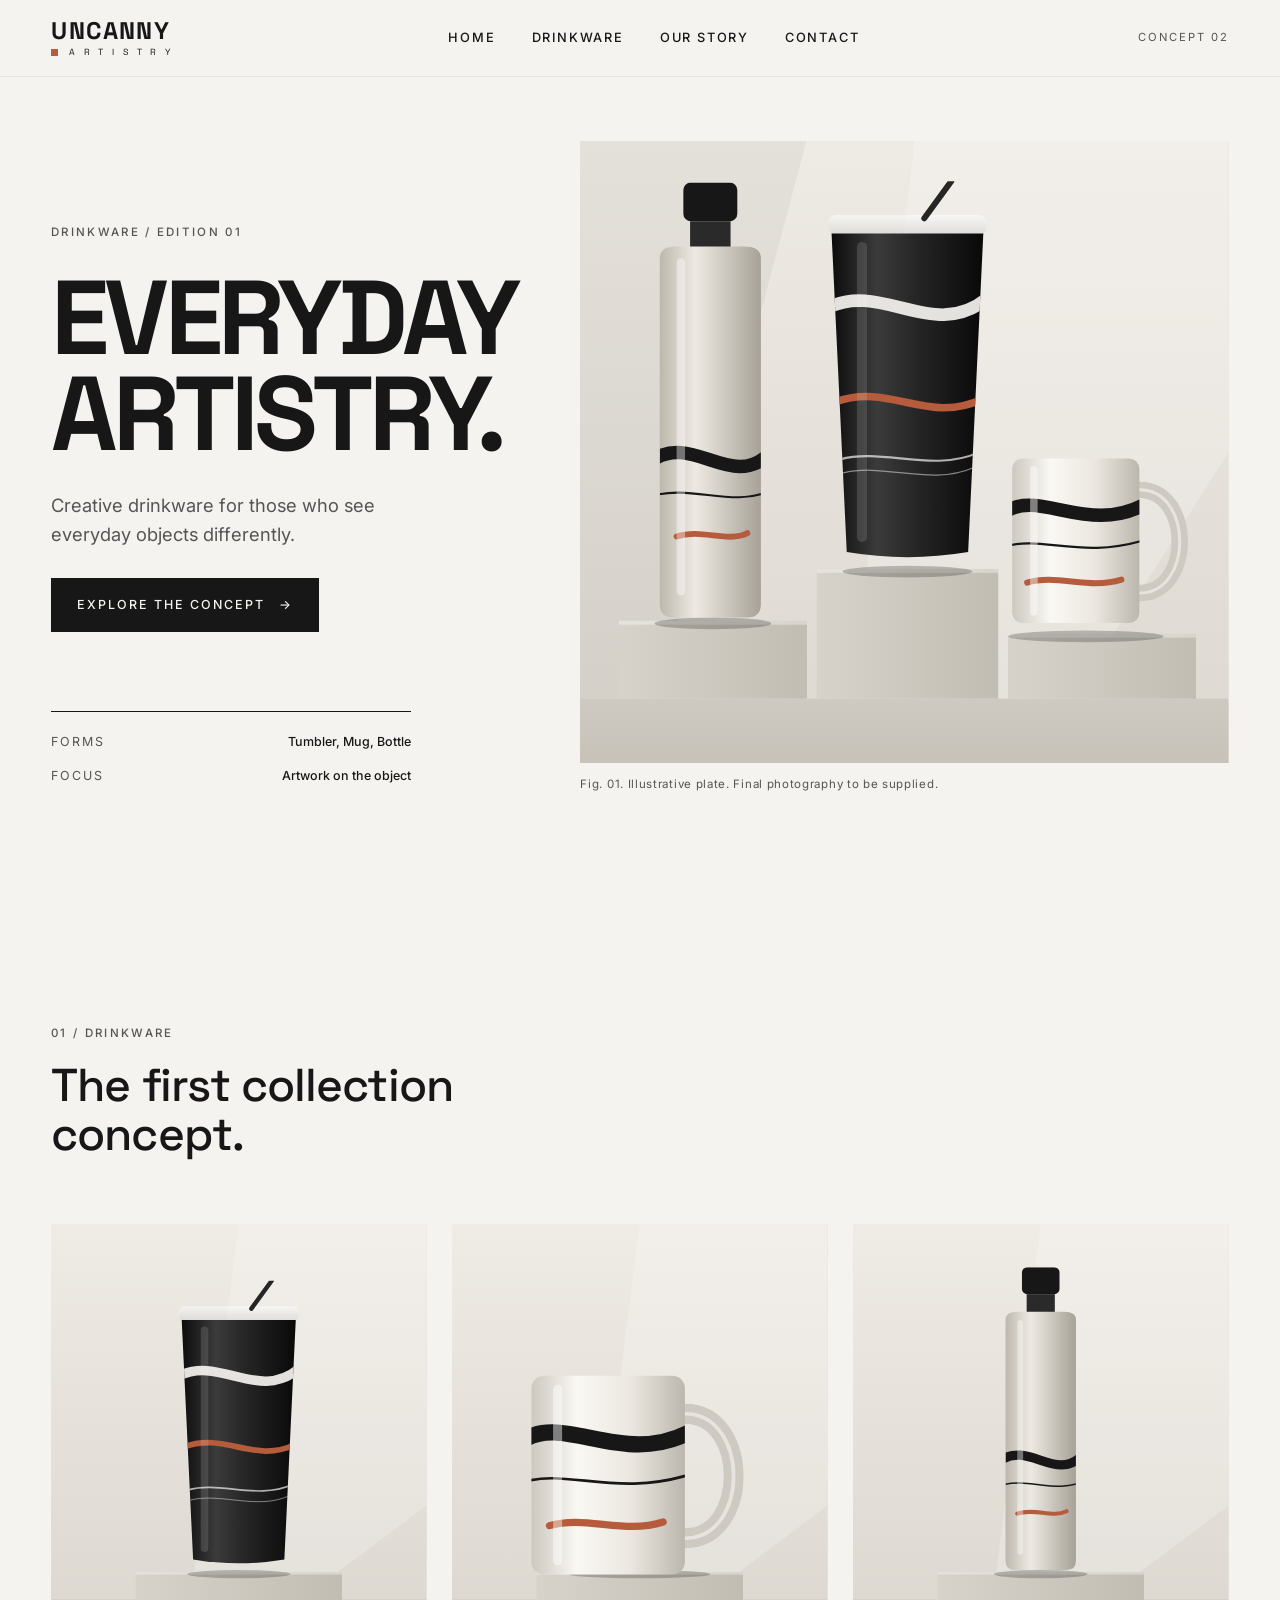
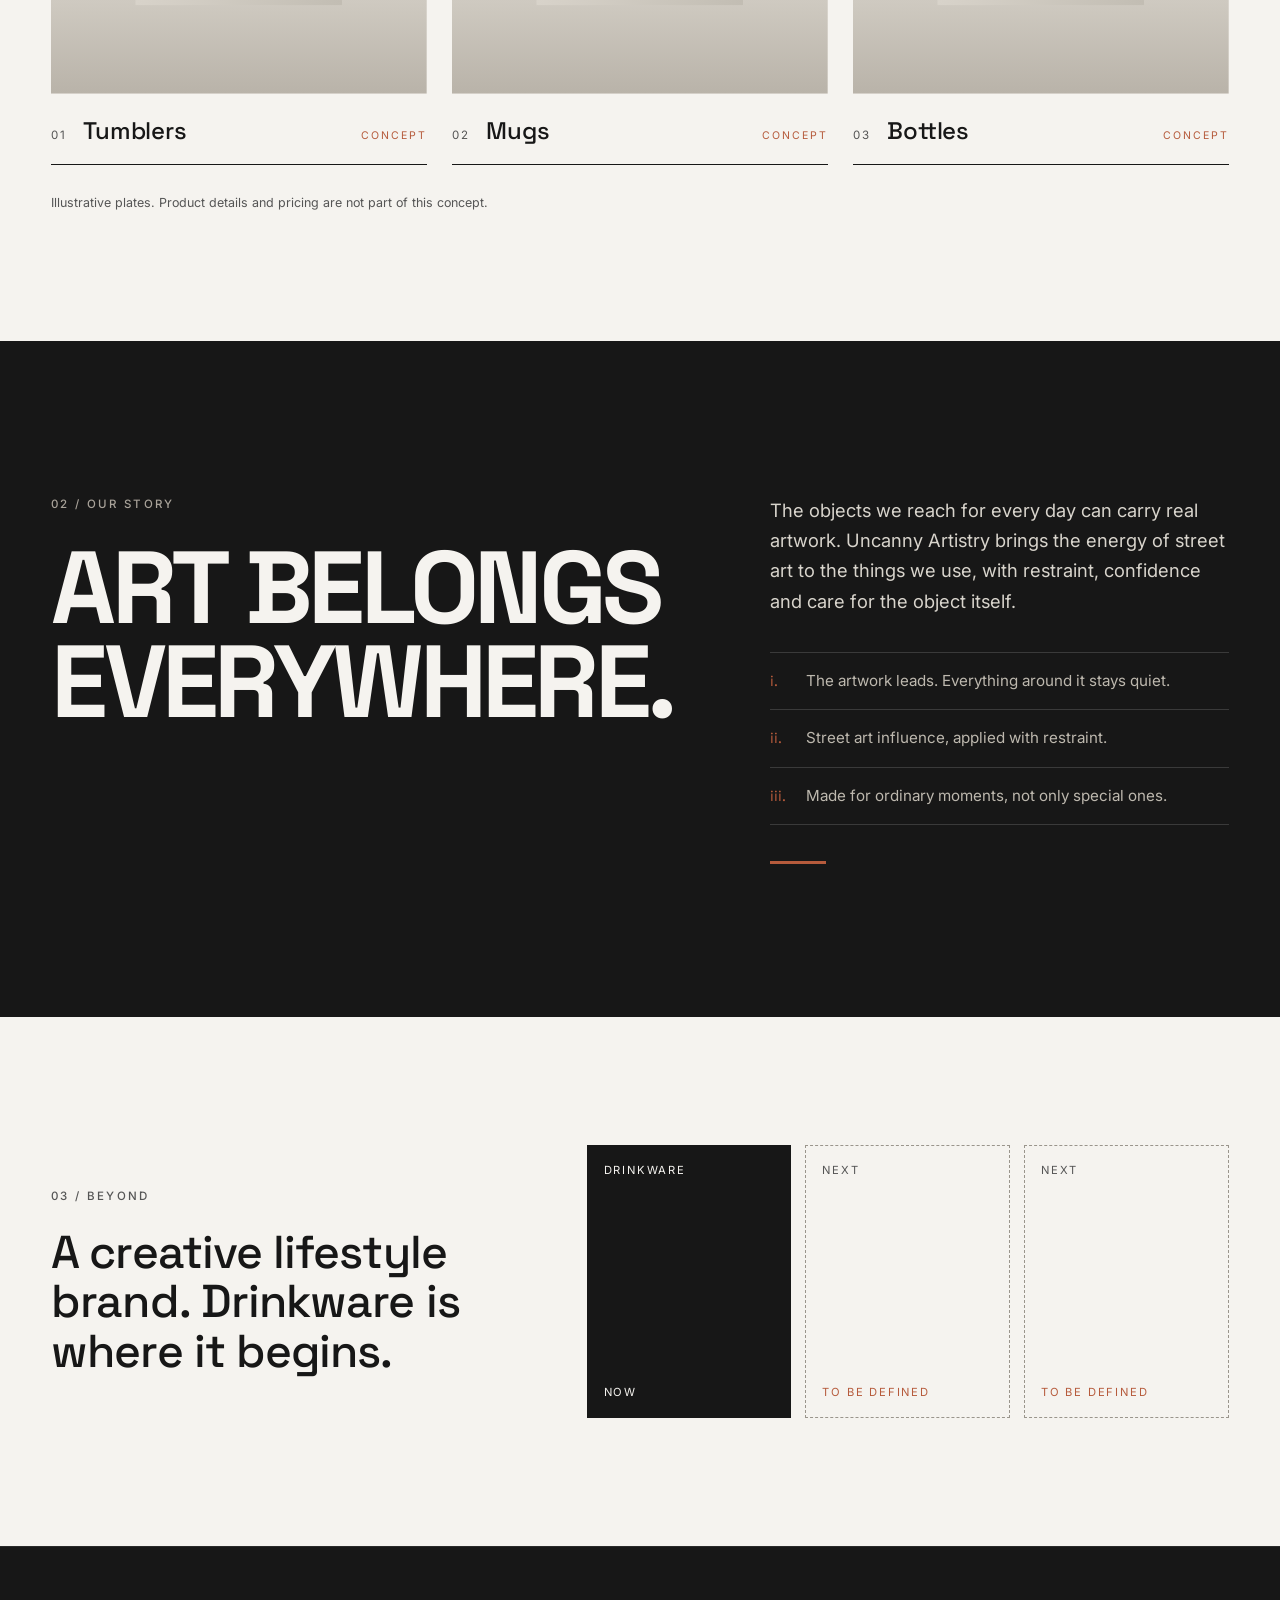
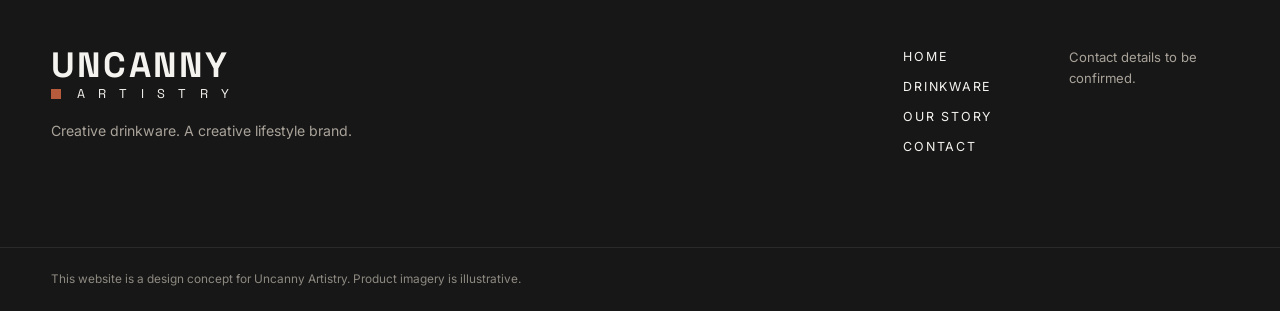
==== index.html @ df71212f "Add files via upload" ====
<!doctype html>
<html lang="en">
<head>
  <meta charset="utf-8">
  <meta name="viewport" content="width=device-width, initial-scale=1">
  <title>Uncanny Artistry | Everyday Artistry</title>
  <meta name="description" content="Uncanny Artistry is a creative lifestyle brand. Concept homepage for creative drinkware, where the artwork leads.">
  <meta name="theme-color" content="#F5F3EF">
  <link rel="icon" href="favicon.svg" type="image/svg+xml">
  <link rel="preconnect" href="https://fonts.googleapis.com">
  <link rel="preconnect" href="https://fonts.gstatic.com" crossorigin>
  <link href="https://fonts.googleapis.com/css2?family=Inter:wght@400;500;600&family=Space+Grotesk:wght@400;500;700&display=swap" rel="stylesheet">
  <link rel="stylesheet" href="styles.css">
</head>
<body>

<!-- Shared illustration sprite: gradients, clip paths and the three drinkware forms -->
<svg width="0" height="0" style="position:absolute" aria-hidden="true" focusable="false">
  <defs>
    <linearGradient id="gWall" x1="0" y1="0" x2="0" y2="1"><stop offset="0" stop-color="#EFEBE5"/><stop offset="1" stop-color="#D9D4CC"/></linearGradient>
    <linearGradient id="gFloor" x1="0" y1="0" x2="0" y2="1"><stop offset="0" stop-color="#CFCAC1"/><stop offset="1" stop-color="#B9B3A9"/></linearGradient>
    <linearGradient id="gBlock" x1="0" y1="0" x2="1" y2="0"><stop offset="0" stop-color="#D8D3CA"/><stop offset="1" stop-color="#C2BDB3"/></linearGradient>
    <linearGradient id="gBlack" x1="0" y1="0" x2="1" y2="0"><stop offset="0" stop-color="#0c0c0c"/><stop offset=".3" stop-color="#3b3b3b"/><stop offset=".55" stop-color="#262626"/><stop offset="1" stop-color="#090909"/></linearGradient>
    <linearGradient id="gCream" x1="0" y1="0" x2="1" y2="0"><stop offset="0" stop-color="#cdc8bf"/><stop offset=".3" stop-color="#faf8f4"/><stop offset=".65" stop-color="#ebe7e0"/><stop offset="1" stop-color="#bcb7ad"/></linearGradient>
    <linearGradient id="gStone" x1="0" y1="0" x2="1" y2="0"><stop offset="0" stop-color="#bdb7ac"/><stop offset=".35" stop-color="#eeeae3"/><stop offset="1" stop-color="#a7a197"/></linearGradient>
    <linearGradient id="gLid" x1="0" y1="0" x2="0" y2="1"><stop offset="0" stop-color="#ffffff"/><stop offset="1" stop-color="#cfcfcf"/></linearGradient>
    <clipPath id="cpTumbler"><path d="M10 62H190L172 440Q100 452 28 440Z"/></clipPath>
    <clipPath id="cpMug"><rect x="10" y="10" width="170" height="220" rx="14"/></clipPath>
    <clipPath id="cpBottle"><path d="M20 90Q20 76 40 76H120Q140 76 140 90V500Q140 516 124 516H36Q20 516 20 500Z"/></clipPath>

    <symbol id="tumbler" viewBox="0 0 200 460">
      <rect x="6" y="40" width="188" height="24" rx="9" fill="url(#gLid)" opacity=".55"/>
      <line x1="120" y1="44" x2="152" y2="0" stroke="#262626" stroke-width="7" stroke-linecap="round"/>
      <path d="M10 62H190L172 440Q100 452 28 440Z" fill="url(#gBlack)"/>
      <g clip-path="url(#cpTumbler)" fill="none" stroke-linecap="round">
        <path d="M6 150C70 118 132 192 196 138" stroke="#F5F3EF" stroke-width="15" opacity=".92"/>
        <path d="M14 262C80 238 124 290 190 258" stroke="#B65B3C" stroke-width="9"/>
        <path d="M20 330C70 316 130 346 184 322" stroke="#F5F3EF" stroke-width="2.5" opacity=".7"/>
        <path d="M24 346C72 334 128 362 178 340" stroke="#F5F3EF" stroke-width="1.5" opacity=".5"/>
      </g>
      <rect x="40" y="72" width="12" height="356" rx="6" fill="#fff" opacity=".13"/>
    </symbol>

    <symbol id="mug" viewBox="0 0 260 240">
      <path d="M180 52C252 52 252 190 180 190" fill="none" stroke="#cfcac1" stroke-width="22" stroke-linecap="round"/>
      <path d="M180 52C252 52 252 190 180 190" fill="none" stroke="#fff" stroke-width="4" opacity=".5" stroke-linecap="round"/>
      <rect x="10" y="10" width="170" height="220" rx="14" fill="url(#gCream)"/>
      <g clip-path="url(#cpMug)" fill="none" stroke-linecap="round">
        <path d="M0 82C46 50 112 114 190 70" stroke="#171717" stroke-width="18"/>
        <path d="M0 128C50 112 104 146 190 118" stroke="#171717" stroke-width="3"/>
        <path d="M30 176C70 164 112 186 156 172" stroke="#B65B3C" stroke-width="8"/>
      </g>
      <rect x="34" y="20" width="10" height="200" rx="5" fill="#fff" opacity=".45"/>
    </symbol>

    <symbol id="bottle" viewBox="0 0 160 520">
      <rect x="48" y="0" width="64" height="46" rx="9" fill="#171717"/>
      <rect x="56" y="46" width="48" height="32" fill="#2a2a2a"/>
      <path d="M20 90Q20 76 40 76H120Q140 76 140 90V500Q140 516 124 516H36Q20 516 20 500Z" fill="url(#gStone)"/>
      <g clip-path="url(#cpBottle)" fill="none" stroke-linecap="round">
        <path d="M10 330C60 296 104 366 150 322" stroke="#171717" stroke-width="16"/>
        <path d="M10 372C58 358 106 386 150 366" stroke="#171717" stroke-width="2.5"/>
        <path d="M40 420C70 410 100 428 124 416" stroke="#B65B3C" stroke-width="7"/>
      </g>
      <rect x="40" y="90" width="10" height="400" rx="5" fill="#fff" opacity=".4"/>
    </symbol>
  </defs>
</svg>

<a class="skip" href="#main">Skip to content</a>

<header class="site-header" id="top">
  <div class="wrap header__inner">
    <a class="wordmark" href="#top" aria-label="Uncanny Artistry, home">
      <span class="wordmark__a">UNCANNY</span>
      <span class="wordmark__b" aria-hidden="true"><i></i><span>A</span><span>R</span><span>T</span><span>I</span><span>S</span><span>T</span><span>R</span><span>Y</span></span>
    </a>

    <nav class="nav" id="nav" aria-label="Primary">
      <a href="#top">Home</a>
      <a href="#drinkware">Drinkware</a>
      <a href="#story">Our Story</a>
      <a href="#contact">Contact</a>
    </nav>

    <span class="header__meta">Concept 02</span>

    <button class="menu-btn" id="menuBtn" aria-expanded="false" aria-controls="nav" aria-label="Open menu">
      <span></span><span></span>
    </button>
  </div>
</header>

<main id="main">

  <!-- HERO -->
  <section class="hero wrap">
    <div class="hero__copy">
      <p class="eyebrow reveal">Drinkware / Edition 01</p>
      <h1 class="hero__title reveal">Everyday<br>Artistry.</h1>
      <p class="hero__lead reveal">Creative drinkware for those who see everyday objects differently.</p>
      <a class="btn reveal" href="#drinkware">Explore the Concept <span aria-hidden="true">&rarr;</span></a>

      <dl class="hero__meta reveal">
        <div><dt>Forms</dt><dd>Tumbler, Mug, Bottle</dd></div>
        <div><dt>Focus</dt><dd>Artwork on the object</dd></div>
      </dl>
    </div>

    <figure class="hero__figure reveal">
      <div class="plate plate--hero">
        <svg viewBox="0 40 1000 960" preserveAspectRatio="xMidYMid slice" role="img" aria-label="Illustrative studio scene with a bottle, a tumbler and a mug on concrete blocks">
          <rect width="1000" height="1200" fill="url(#gWall)"/>
          <polygon points="520,0 1000,0 1000,520 760,900 420,900" fill="#fff" opacity=".22"/>
          <polygon points="0,0 360,0 120,900 0,900" fill="#000" opacity=".045"/>
          <rect y="900" width="1000" height="300" fill="url(#gFloor)"/>
          <rect x="60" y="780" width="290" height="120" fill="url(#gBlock)"/>
          <rect x="365" y="700" width="280" height="200" fill="url(#gBlock)"/>
          <rect x="660" y="800" width="290" height="100" fill="url(#gBlock)"/>
          <rect x="60" y="780" width="290" height="6" fill="#fff" opacity=".35"/>
          <rect x="365" y="700" width="280" height="6" fill="#fff" opacity=".35"/>
          <rect x="660" y="800" width="290" height="6" fill="#fff" opacity=".35"/>
          <ellipse cx="205" cy="784" rx="90" ry="9" fill="#000" opacity=".22"/>
          <ellipse cx="505" cy="704" rx="100" ry="9" fill="#000" opacity=".22"/>
          <ellipse cx="780" cy="804" rx="120" ry="9" fill="#000" opacity=".22"/>
          <use href="#bottle" x="97" y="104" width="208" height="676"/>
          <use href="#tumbler" x="375" y="102" width="260" height="598"/>
          <use href="#mug" x="655" y="518" width="300" height="277"/>
        </svg>
        <img class="slot" src="images/hero.jpg" alt="Studio photograph of Uncanny Artistry drinkware on concrete blocks" loading="eager" onerror="this.remove()">
      </div>
      <figcaption>Fig. 01. Illustrative plate. Final photography to be supplied.</figcaption>
    </figure>
  </section>

  <!-- FEATURED DRINKWARE -->
  <section class="section wrap" id="drinkware">
    <div class="section__head">
      <p class="eyebrow">01 / Drinkware</p>
      <h2 class="h2 reveal">The first collection concept.</h2>
    </div>

    <div class="cards">
      <article class="card reveal">
        <div class="plate plate--card">
          <svg viewBox="0 0 800 1000" preserveAspectRatio="xMidYMid slice" role="img" aria-label="Illustrative tumbler on a concrete block">
            <rect width="800" height="1000" fill="url(#gWall)"/>
            <polygon points="400,0 800,0 800,600 560,780 300,780" fill="#fff" opacity=".2"/>
            <rect y="800" width="800" height="200" fill="url(#gFloor)"/>
            <rect x="180" y="742" width="440" height="70" fill="url(#gBlock)"/>
            <rect x="180" y="742" width="440" height="5" fill="#fff" opacity=".35"/>
            <ellipse cx="400" cy="746" rx="110" ry="9" fill="#000" opacity=".22"/>
            <use href="#tumbler" x="265" y="121" width="270" height="621"/>
          </svg>
          <img class="slot" src="images/tumbler.jpg" alt="Uncanny Artistry tumbler with street art inspired artwork" loading="lazy" onerror="this.remove()">
        </div>
        <div class="card__meta">
          <span class="card__no">01</span>
          <h3>Tumblers</h3>
          <span class="card__tag">Concept</span>
        </div>
      </article>

      <article class="card reveal">
        <div class="plate plate--card">
          <svg viewBox="0 0 800 1000" preserveAspectRatio="xMidYMid slice" role="img" aria-label="Illustrative mug on a concrete block">
            <rect width="800" height="1000" fill="url(#gWall)"/>
            <polygon points="400,0 800,0 800,600 560,780 300,780" fill="#fff" opacity=".2"/>
            <rect y="800" width="800" height="200" fill="url(#gFloor)"/>
            <rect x="180" y="742" width="440" height="70" fill="url(#gBlock)"/>
            <rect x="180" y="742" width="440" height="5" fill="#fff" opacity=".35"/>
            <ellipse cx="400" cy="746" rx="150" ry="9" fill="#000" opacity=".22"/>
            <use href="#mug" x="150" y="304" width="500" height="462"/>
          </svg>
          <img class="slot" src="images/mug.jpg" alt="Uncanny Artistry mug with street art inspired artwork" loading="lazy" onerror="this.remove()">
        </div>
        <div class="card__meta">
          <span class="card__no">02</span>
          <h3>Mugs</h3>
          <span class="card__tag">Concept</span>
        </div>
      </article>

      <article class="card reveal">
        <div class="plate plate--card">
          <svg viewBox="0 0 800 1000" preserveAspectRatio="xMidYMid slice" role="img" aria-label="Illustrative bottle on a concrete block">
            <rect width="800" height="1000" fill="url(#gWall)"/>
            <polygon points="400,0 800,0 800,600 560,780 300,780" fill="#fff" opacity=".2"/>
            <rect y="800" width="800" height="200" fill="url(#gFloor)"/>
            <rect x="180" y="742" width="440" height="70" fill="url(#gBlock)"/>
            <rect x="180" y="742" width="440" height="5" fill="#fff" opacity=".35"/>
            <ellipse cx="400" cy="746" rx="100" ry="9" fill="#000" opacity=".22"/>
            <use href="#bottle" x="300" y="92" width="200" height="650"/>
          </svg>
          <img class="slot" src="images/bottle.jpg" alt="Uncanny Artistry bottle with street art inspired artwork" loading="lazy" onerror="this.remove()">
        </div>
        <div class="card__meta">
          <span class="card__no">03</span>
          <h3>Bottles</h3>
          <span class="card__tag">Concept</span>
        </div>
      </article>
    </div>
    <p class="note">Illustrative plates. Product details and pricing are not part of this concept.</p>
  </section>

  <!-- PHILOSOPHY -->
  <section class="philosophy" id="story">
    <div class="wrap philosophy__grid">
      <div>
        <p class="eyebrow eyebrow--light">02 / Our Story</p>
        <h2 class="philosophy__title reveal">Art belongs<br>everywhere.</h2>
      </div>
      <div class="philosophy__body reveal">
        <p class="philosophy__lead">The objects we reach for every day can carry real artwork. Uncanny Artistry brings the energy of street art to the things we use, with restraint, confidence and care for the object itself.</p>
        <ul class="principles">
          <li><span>i.</span> The artwork leads. Everything around it stays quiet.</li>
          <li><span>ii.</span> Street art influence, applied with restraint.</li>
          <li><span>iii.</span> Made for ordinary moments, not only special ones.</li>
        </ul>
        <div class="philosophy__rule" aria-hidden="true"></div>
      </div>
    </div>
  </section>

  <!-- FUTURE EXPANSION -->
  <section class="section wrap future" id="future">
    <div class="future__text">
      <p class="eyebrow">03 / Beyond</p>
      <h2 class="h2 reveal">A creative lifestyle brand. Drinkware is where it begins.</h2>
    </div>
    <div class="future__frames reveal" aria-hidden="true">
      <div><span>Drinkware</span><em>Now</em></div>
      <div><span>Next</span><em>To be defined</em></div>
      <div><span>Next</span><em>To be defined</em></div>
    </div>
  </section>
</main>

<footer class="footer" id="contact">
  <div class="wrap footer__grid">
    <div>
      <a class="wordmark wordmark--light" href="#top" aria-label="Uncanny Artistry, back to top">
        <span class="wordmark__a">UNCANNY</span>
        <span class="wordmark__b" aria-hidden="true"><i></i><span>A</span><span>R</span><span>T</span><span>I</span><span>S</span><span>T</span><span>R</span><span>Y</span></span>
      </a>
      <p class="footer__line">Creative drinkware. A creative lifestyle brand.</p>
    </div>
    <nav class="footer__nav" aria-label="Footer">
      <a href="#top">Home</a>
      <a href="#drinkware">Drinkware</a>
      <a href="#story">Our Story</a>
      <a href="#contact">Contact</a>
    </nav>
    <p class="footer__contact">Contact details to be confirmed.</p>
  </div>
  <div class="wrap footer__legal">
    <p>This website is a design concept for Uncanny Artistry. Product imagery is illustrative.</p>
  </div>
</footer>

<script src="script.js"></script>
</body>
</html>
---- styles.css ----
:root{
  --paper:#F5F3EF;
  --ink:#171717;
  --stone:#E8E5E0;
  --char:#555555;
  --rust:#B65B3C;
  --gutter:clamp(20px,4vw,56px);
  --max:1360px;
  --head:"Space Grotesk","Helvetica Neue",Arial,sans-serif;
  --body:"Inter","Helvetica Neue",Arial,sans-serif;
}
*{box-sizing:border-box;margin:0;padding:0}
html{scroll-behavior:smooth;scroll-padding-top:84px}
body{background:var(--paper);color:var(--ink);font-family:var(--body);font-size:16px;line-height:1.6;-webkit-font-smoothing:antialiased;text-rendering:optimizeLegibility}
img,svg{display:block;max-width:100%}
a{color:inherit;text-decoration:none}
ul{list-style:none}
:focus-visible{outline:2px solid var(--rust);outline-offset:3px}
.wrap{width:100%;max-width:var(--max);margin-inline:auto;padding-inline:var(--gutter)}
.skip{position:absolute;left:-999px;top:8px;background:var(--ink);color:var(--paper);padding:10px 14px;z-index:100}
.skip:focus{left:8px}

/* Header */
.site-header{position:sticky;top:0;z-index:50;background:rgba(245,243,239,.9);backdrop-filter:blur(10px);border-bottom:1px solid var(--stone)}
.header__inner{display:grid;grid-template-columns:auto 1fr auto;align-items:center;gap:32px;height:76px}
.nav{display:flex;gap:36px;justify-self:center}
.nav a{font-size:.8rem;letter-spacing:.14em;text-transform:uppercase;font-weight:500;position:relative;padding:6px 0}
.nav a::after{content:"";position:absolute;left:0;bottom:0;height:1px;width:100%;background:var(--ink);transform:scaleX(0);transform-origin:left;transition:transform .35s ease}
.nav a:hover::after{transform:scaleX(1)}
.header__meta{font-size:.7rem;letter-spacing:.18em;text-transform:uppercase;color:var(--char)}
.menu-btn{display:none;background:none;border:0;width:44px;height:44px;cursor:pointer;position:relative}
.menu-btn span{position:absolute;left:10px;right:10px;height:1.5px;background:var(--ink);transition:transform .3s,top .3s}
.menu-btn span:first-child{top:18px}
.menu-btn span:last-child{top:26px}
.menu-btn[aria-expanded="true"] span:first-child{top:22px;transform:rotate(45deg)}
.menu-btn[aria-expanded="true"] span:last-child{top:22px;transform:rotate(-45deg)}

/* Wordmark */
.wordmark{display:inline-flex;flex-direction:column;gap:5px;line-height:1;width:max-content}
.wordmark__a{font-family:var(--head);font-weight:700;font-size:1.5rem;letter-spacing:.06em}
.wordmark__b{display:flex;justify-content:space-between;align-items:center;font-family:var(--head);font-weight:400;font-size:.56rem;letter-spacing:0}
.wordmark__b i{display:block;width:7px;height:7px;background:var(--rust);margin-right:2px}
.wordmark--light{color:var(--paper)}
.wordmark--light .wordmark__a{font-size:2.2rem}
.wordmark--light .wordmark__b{font-size:.8rem}
.wordmark--light .wordmark__b i{width:10px;height:10px}

/* Shared */
.eyebrow{font-size:.72rem;letter-spacing:.2em;text-transform:uppercase;color:var(--char);font-weight:500}
.eyebrow--light{color:#a9a39a}
.h2{font-family:var(--head);font-weight:500;font-size:clamp(1.9rem,3.6vw,3.2rem);line-height:1.08;letter-spacing:-.02em;max-width:18ch}
.btn{display:inline-flex;align-items:center;gap:14px;background:var(--ink);color:var(--paper);padding:17px 26px;font-size:.78rem;letter-spacing:.16em;text-transform:uppercase;font-weight:500;transition:background .3s,gap .3s}
.btn:hover{background:var(--rust);gap:22px}
.section{padding-block:clamp(72px,10vw,150px)}
.section__head{display:grid;gap:18px;margin-bottom:clamp(36px,5vw,72px)}
.note{margin-top:28px;font-size:.78rem;color:var(--char)}

/* Plates (image slots) */
.plate{position:relative;overflow:hidden;background:var(--stone)}
.plate svg,.plate .slot{width:100%;height:100%}
.plate .slot{position:absolute;inset:0;object-fit:cover}
.plate--hero{aspect-ratio:1000/960}
.plate--card{aspect-ratio:4/5}

/* Hero */
.hero{display:grid;grid-template-columns:4.6fr 7.4fr;gap:clamp(28px,5vw,80px);align-items:end;padding-top:clamp(36px,5vw,72px);padding-bottom:clamp(56px,8vw,110px)}
.hero__copy{display:flex;flex-direction:column;align-items:flex-start;gap:28px;padding-bottom:8px}
.hero__title{font-family:var(--head);font-weight:700;font-size:clamp(3.2rem,8.2vw,8rem);line-height:.92;letter-spacing:-.045em;text-transform:uppercase}
.hero__lead{max-width:30ch;font-size:1.15rem;color:var(--char)}
.hero__meta{display:grid;gap:14px;margin-top:clamp(20px,4vw,56px);padding-top:20px;border-top:1px solid var(--ink);width:100%;max-width:360px}
.hero__meta div{display:flex;justify-content:space-between;gap:16px;font-size:.78rem}
.hero__meta dt{letter-spacing:.16em;text-transform:uppercase;color:var(--char)}
.hero__meta dd{font-weight:500;text-align:right}
.hero__figure figcaption{margin-top:12px;font-size:.72rem;letter-spacing:.06em;color:var(--char)}

/* Cards */
.cards{display:grid;grid-template-columns:repeat(3,1fr);gap:clamp(14px,2vw,28px)}
.card .plate{transition:filter .5s}
.card .plate svg,.card .plate .slot{transition:transform .8s cubic-bezier(.2,.7,.2,1)}
.card:hover .plate svg,.card:hover .plate .slot{transform:scale(1.04)}
.card__meta{display:grid;grid-template-columns:auto 1fr auto;align-items:baseline;gap:16px;padding-top:18px;border-bottom:1px solid var(--ink);padding-bottom:14px}
.card__no{font-size:.72rem;letter-spacing:.18em;color:var(--char)}
.card h3{font-family:var(--head);font-weight:500;font-size:1.5rem;letter-spacing:-.01em}
.card__tag{font-size:.66rem;letter-spacing:.18em;text-transform:uppercase;color:var(--rust)}

/* Philosophy */
.philosophy{background:var(--ink);color:var(--paper);padding-block:clamp(80px,12vw,180px)}
.philosophy__grid{display:grid;grid-template-columns:7fr 5fr;gap:clamp(32px,6vw,100px);align-items:start}
.philosophy__title{margin-top:28px;font-family:var(--head);font-weight:700;font-size:clamp(3rem,8vw,7.6rem);line-height:.92;letter-spacing:-.045em;text-transform:uppercase}
.philosophy__lead{font-size:1.15rem;line-height:1.65;color:#d8d4cc}
.principles{margin-top:36px;display:grid}
.principles li{display:grid;grid-template-columns:36px 1fr;padding:16px 0;border-top:1px solid #3a3a3a;font-size:.95rem;color:#bdb8ae}
.principles li:last-child{border-bottom:1px solid #3a3a3a}
.principles span{color:var(--rust);font-family:var(--head)}
.philosophy__rule{width:56px;height:3px;background:var(--rust);margin-top:36px}

/* Future */
.future>*{min-width:0}
.future__frames div{min-width:0}
.future{display:grid;grid-template-columns:5fr 7fr;gap:clamp(28px,6vw,100px);align-items:center}
.future__text{display:grid;gap:22px}
.future__frames{display:grid;grid-template-columns:repeat(3,1fr);gap:14px}
.future__frames div{aspect-ratio:3/4;border:1px solid var(--ink);padding:16px;display:flex;flex-direction:column;justify-content:space-between;font-size:.7rem;letter-spacing:.16em;text-transform:uppercase}
.future__frames div:first-child{background:var(--ink);color:var(--paper)}
.future__frames div:not(:first-child){border-style:dashed;border-color:#9a958c;color:var(--char)}
.future__frames em{font-style:normal;color:var(--rust)}
.future__frames div:first-child em{color:var(--paper)}

/* Footer */
.footer{background:var(--ink);color:var(--paper);padding-top:clamp(56px,8vw,100px);border-top:1px solid #2a2a2a}
.footer__grid{display:grid;grid-template-columns:1fr auto auto;gap:clamp(28px,6vw,100px);align-items:start}
.footer__line{margin-top:20px;font-size:.88rem;color:#a9a39a}
.footer__nav{display:grid;gap:10px;font-size:.78rem;letter-spacing:.14em;text-transform:uppercase}
.footer__nav a{transition:color .25s}
.footer__nav a:hover{color:var(--rust)}
.footer__contact{font-size:.82rem;color:#a9a39a;max-width:20ch}
.footer__legal{margin-top:clamp(48px,7vw,90px);padding-block:22px;border-top:1px solid #2a2a2a;font-size:.74rem;color:#8e8a82}

/* Reveal */
.reveal{opacity:0;transform:translateY(22px);transition:opacity .9s ease,transform .9s cubic-bezier(.2,.7,.2,1)}
.reveal.is-in{opacity:1;transform:none}
.no-js .reveal{opacity:1;transform:none}
@media (prefers-reduced-motion:reduce){
  html{scroll-behavior:auto}
  .reveal{opacity:1;transform:none;transition:none}
  .card .plate svg,.card .plate .slot{transition:none}
}

/* Tablet */
@media (max-width:1000px){
  .hero{grid-template-columns:1fr;align-items:start}
  .hero__copy{order:1}
  .hero__figure{order:2}
  .philosophy__grid,.future{grid-template-columns:1fr}
  .cards{grid-template-columns:repeat(3,1fr)}
}

/* Mobile */
@media (max-width:760px){
  .header__inner{grid-template-columns:1fr auto;height:68px}
  .header__meta{display:none}
  .menu-btn{display:block}
  .nav{position:fixed;inset:68px 0 auto 0;background:var(--paper);flex-direction:column;gap:0;padding:8px var(--gutter) 24px;border-bottom:1px solid var(--stone);transform:translateY(-120%);transition:transform .4s cubic-bezier(.2,.7,.2,1);justify-self:stretch;z-index:-1}
  .nav.is-open{transform:none}
  .nav a{padding:18px 0;font-size:.9rem;border-bottom:1px solid var(--stone)}
  .nav a::after{display:none}
  .cards{grid-template-columns:1fr;gap:36px}
  .plate--card{aspect-ratio:1/1.05}
  .footer__grid{grid-template-columns:1fr}
  .future__frames{gap:8px}
  .future__frames div{padding:12px;font-size:.6rem;letter-spacing:.1em}
  .hero__title{font-size:clamp(3rem,15vw,4.6rem)}
}
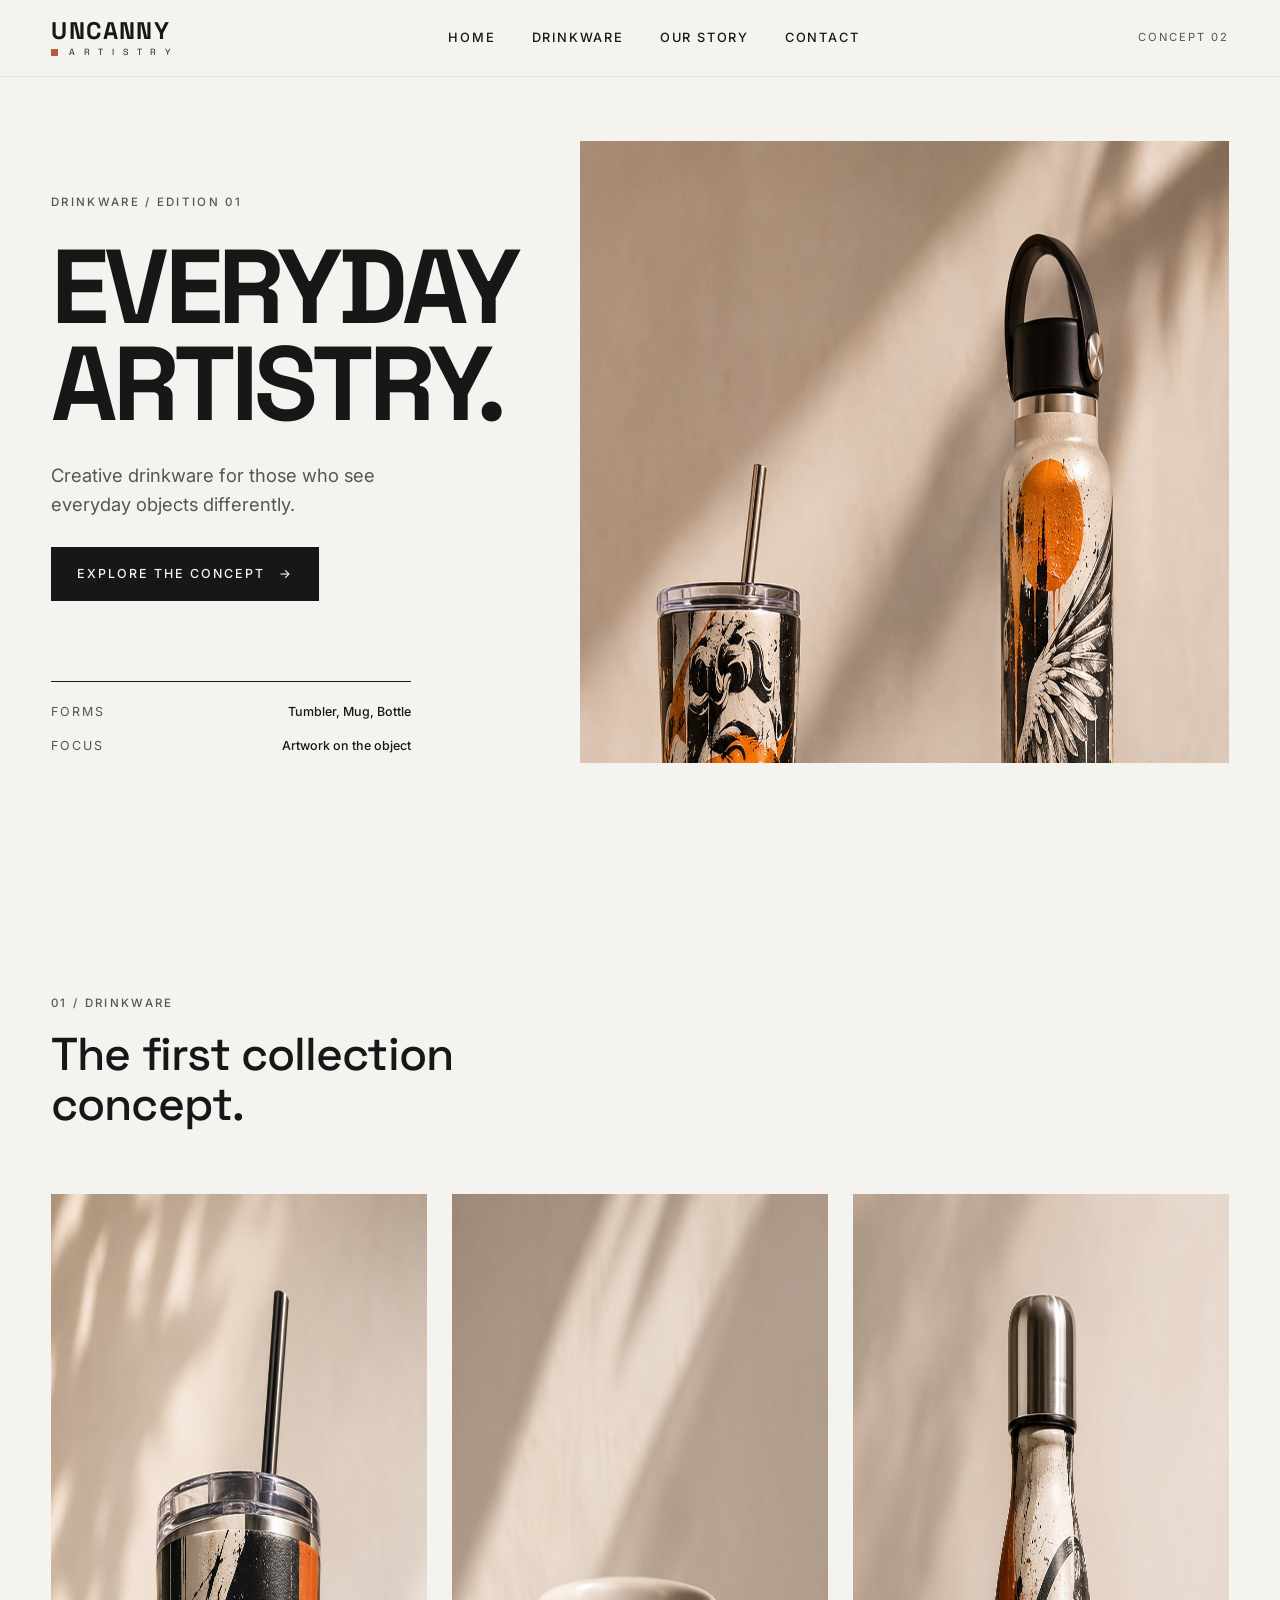
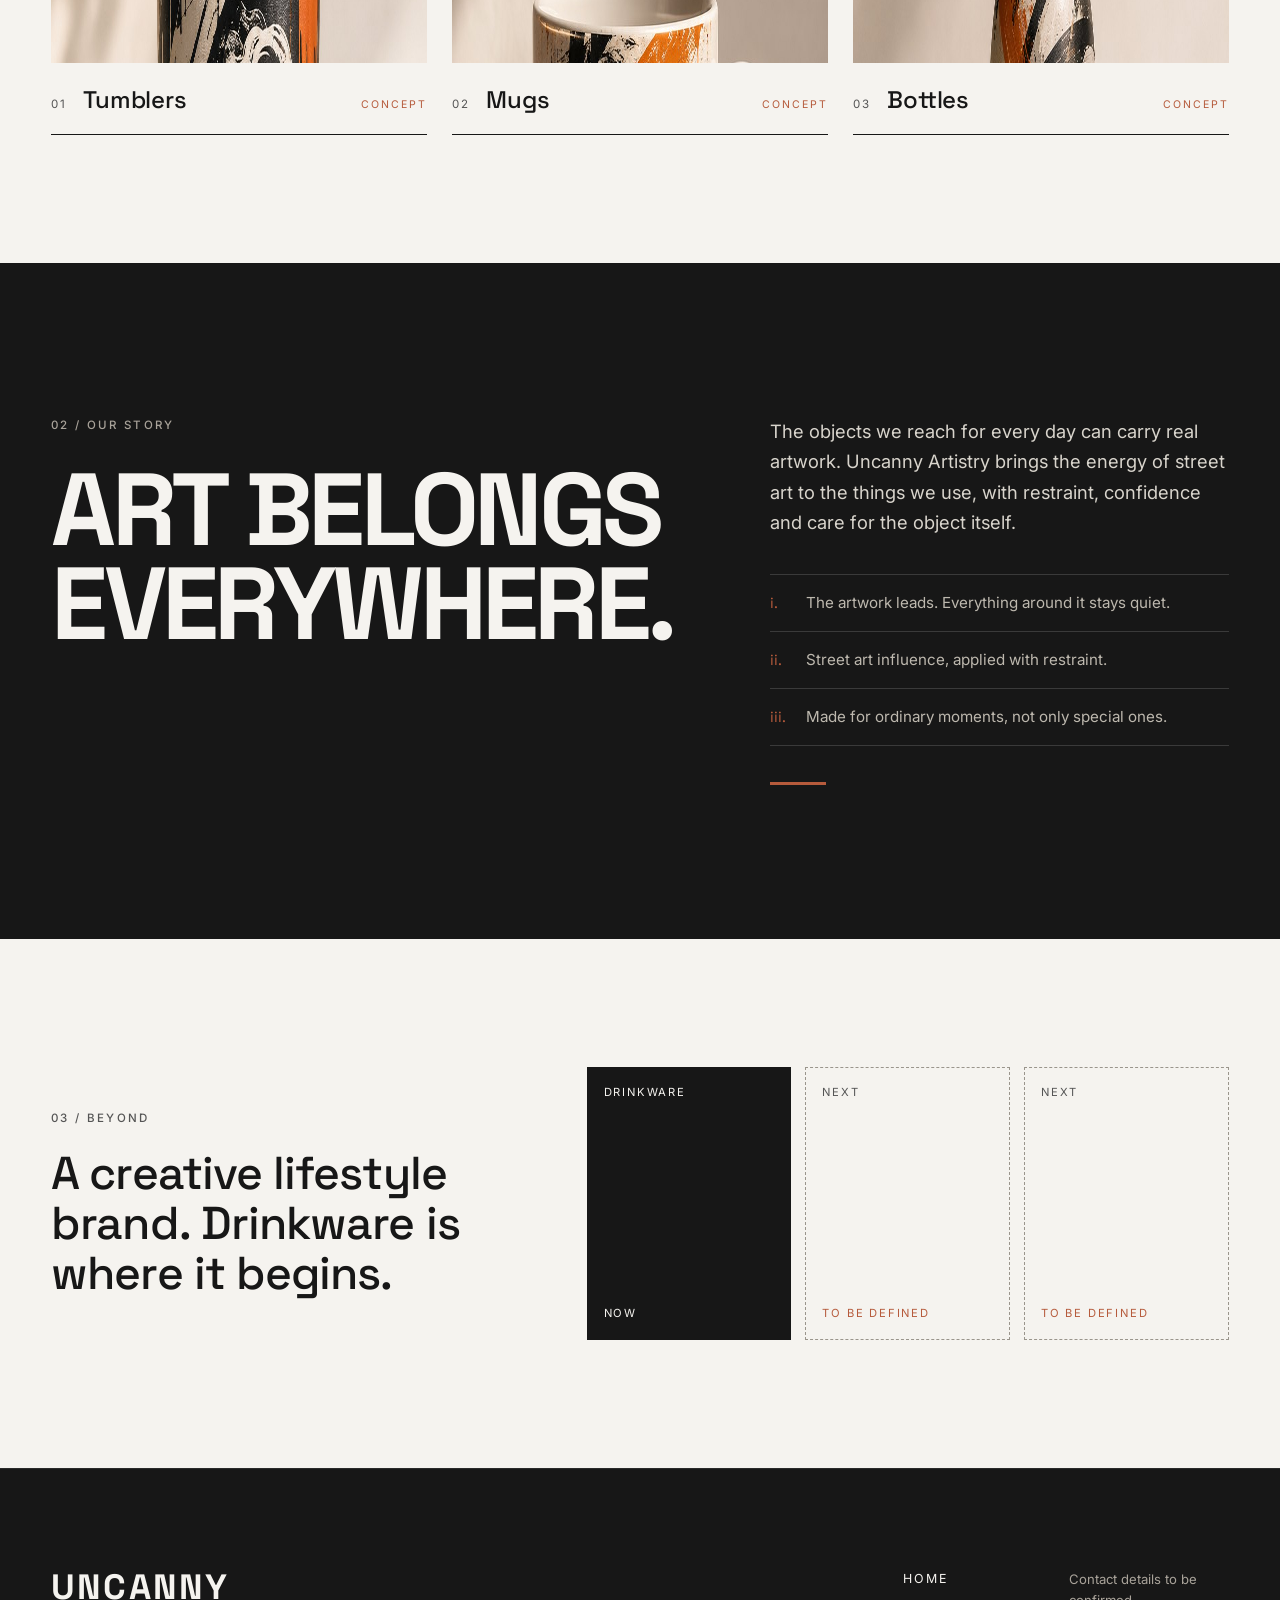
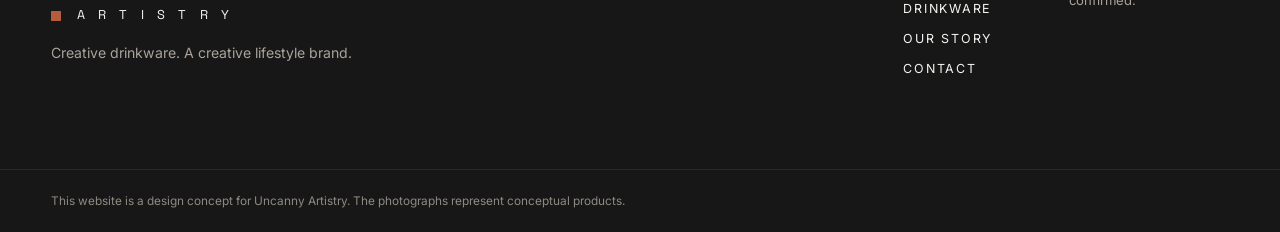
==== commit bff4c6f4: "Update image sources and footer text Updated image sources for hero, tumbler, mug, and bottle sectio" ====
--- a/index.html
+++ b/index.html
@@ -13,59 +13,6 @@
   <link rel="stylesheet" href="styles.css">
 </head>
 <body>
-
-<!-- Shared illustration sprite: gradients, clip paths and the three drinkware forms -->
-<svg width="0" height="0" style="position:absolute" aria-hidden="true" focusable="false">
-  <defs>
-    <linearGradient id="gWall" x1="0" y1="0" x2="0" y2="1"><stop offset="0" stop-color="#EFEBE5"/><stop offset="1" stop-color="#D9D4CC"/></linearGradient>
-    <linearGradient id="gFloor" x1="0" y1="0" x2="0" y2="1"><stop offset="0" stop-color="#CFCAC1"/><stop offset="1" stop-color="#B9B3A9"/></linearGradient>
-    <linearGradient id="gBlock" x1="0" y1="0" x2="1" y2="0"><stop offset="0" stop-color="#D8D3CA"/><stop offset="1" stop-color="#C2BDB3"/></linearGradient>
-    <linearGradient id="gBlack" x1="0" y1="0" x2="1" y2="0"><stop offset="0" stop-color="#0c0c0c"/><stop offset=".3" stop-color="#3b3b3b"/><stop offset=".55" stop-color="#262626"/><stop offset="1" stop-color="#090909"/></linearGradient>
-    <linearGradient id="gCream" x1="0" y1="0" x2="1" y2="0"><stop offset="0" stop-color="#cdc8bf"/><stop offset=".3" stop-color="#faf8f4"/><stop offset=".65" stop-color="#ebe7e0"/><stop offset="1" stop-color="#bcb7ad"/></linearGradient>
-    <linearGradient id="gStone" x1="0" y1="0" x2="1" y2="0"><stop offset="0" stop-color="#bdb7ac"/><stop offset=".35" stop-color="#eeeae3"/><stop offset="1" stop-color="#a7a197"/></linearGradient>
-    <linearGradient id="gLid" x1="0" y1="0" x2="0" y2="1"><stop offset="0" stop-color="#ffffff"/><stop offset="1" stop-color="#cfcfcf"/></linearGradient>
-    <clipPath id="cpTumbler"><path d="M10 62H190L172 440Q100 452 28 440Z"/></clipPath>
-    <clipPath id="cpMug"><rect x="10" y="10" width="170" height="220" rx="14"/></clipPath>
-    <clipPath id="cpBottle"><path d="M20 90Q20 76 40 76H120Q140 76 140 90V500Q140 516 124 516H36Q20 516 20 500Z"/></clipPath>
-
-    <symbol id="tumbler" viewBox="0 0 200 460">
-      <rect x="6" y="40" width="188" height="24" rx="9" fill="url(#gLid)" opacity=".55"/>
-      <line x1="120" y1="44" x2="152" y2="0" stroke="#262626" stroke-width="7" stroke-linecap="round"/>
-      <path d="M10 62H190L172 440Q100 452 28 440Z" fill="url(#gBlack)"/>
-      <g clip-path="url(#cpTumbler)" fill="none" stroke-linecap="round">
-        <path d="M6 150C70 118 132 192 196 138" stroke="#F5F3EF" stroke-width="15" opacity=".92"/>
-        <path d="M14 262C80 238 124 290 190 258" stroke="#B65B3C" stroke-width="9"/>
-        <path d="M20 330C70 316 130 346 184 322" stroke="#F5F3EF" stroke-width="2.5" opacity=".7"/>
-        <path d="M24 346C72 334 128 362 178 340" stroke="#F5F3EF" stroke-width="1.5" opacity=".5"/>
-      </g>
-      <rect x="40" y="72" width="12" height="356" rx="6" fill="#fff" opacity=".13"/>
-    </symbol>
-
-    <symbol id="mug" viewBox="0 0 260 240">
-      <path d="M180 52C252 52 252 190 180 190" fill="none" stroke="#cfcac1" stroke-width="22" stroke-linecap="round"/>
-      <path d="M180 52C252 52 252 190 180 190" fill="none" stroke="#fff" stroke-width="4" opacity=".5" stroke-linecap="round"/>
-      <rect x="10" y="10" width="170" height="220" rx="14" fill="url(#gCream)"/>
-      <g clip-path="url(#cpMug)" fill="none" stroke-linecap="round">
-        <path d="M0 82C46 50 112 114 190 70" stroke="#171717" stroke-width="18"/>
-        <path d="M0 128C50 112 104 146 190 118" stroke="#171717" stroke-width="3"/>
-        <path d="M30 176C70 164 112 186 156 172" stroke="#B65B3C" stroke-width="8"/>
-      </g>
-      <rect x="34" y="20" width="10" height="200" rx="5" fill="#fff" opacity=".45"/>
-    </symbol>
-
-    <symbol id="bottle" viewBox="0 0 160 520">
-      <rect x="48" y="0" width="64" height="46" rx="9" fill="#171717"/>
-      <rect x="56" y="46" width="48" height="32" fill="#2a2a2a"/>
-      <path d="M20 90Q20 76 40 76H120Q140 76 140 90V500Q140 516 124 516H36Q20 516 20 500Z" fill="url(#gStone)"/>
-      <g clip-path="url(#cpBottle)" fill="none" stroke-linecap="round">
-        <path d="M10 330C60 296 104 366 150 322" stroke="#171717" stroke-width="16"/>
-        <path d="M10 372C58 358 106 386 150 366" stroke="#171717" stroke-width="2.5"/>
-        <path d="M40 420C70 410 100 428 124 416" stroke="#B65B3C" stroke-width="7"/>
-      </g>
-      <rect x="40" y="90" width="10" height="400" rx="5" fill="#fff" opacity=".4"/>
-    </symbol>
-  </defs>
-</svg>
 
 <a class="skip" href="#main">Skip to content</a>
 
@@ -109,27 +56,8 @@
 
     <figure class="hero__figure reveal">
       <div class="plate plate--hero">
-        <svg viewBox="0 40 1000 960" preserveAspectRatio="xMidYMid slice" role="img" aria-label="Illustrative studio scene with a bottle, a tumbler and a mug on concrete blocks">
-          <rect width="1000" height="1200" fill="url(#gWall)"/>
-          <polygon points="520,0 1000,0 1000,520 760,900 420,900" fill="#fff" opacity=".22"/>
-          <polygon points="0,0 360,0 120,900 0,900" fill="#000" opacity=".045"/>
-          <rect y="900" width="1000" height="300" fill="url(#gFloor)"/>
-          <rect x="60" y="780" width="290" height="120" fill="url(#gBlock)"/>
-          <rect x="365" y="700" width="280" height="200" fill="url(#gBlock)"/>
-          <rect x="660" y="800" width="290" height="100" fill="url(#gBlock)"/>
-          <rect x="60" y="780" width="290" height="6" fill="#fff" opacity=".35"/>
-          <rect x="365" y="700" width="280" height="6" fill="#fff" opacity=".35"/>
-          <rect x="660" y="800" width="290" height="6" fill="#fff" opacity=".35"/>
-          <ellipse cx="205" cy="784" rx="90" ry="9" fill="#000" opacity=".22"/>
-          <ellipse cx="505" cy="704" rx="100" ry="9" fill="#000" opacity=".22"/>
-          <ellipse cx="780" cy="804" rx="120" ry="9" fill="#000" opacity=".22"/>
-          <use href="#bottle" x="97" y="104" width="208" height="676"/>
-          <use href="#tumbler" x="375" y="102" width="260" height="598"/>
-          <use href="#mug" x="655" y="518" width="300" height="277"/>
-        </svg>
-        <img class="slot" src="images/hero.jpg" alt="Studio photograph of Uncanny Artistry drinkware on concrete blocks" loading="eager" onerror="this.remove()">
+        <img src="images/hero.jpg?v=2" alt="Tumbler, mug and bottle with street art inspired artwork on concrete blocks in soft studio light" width="1214" height="1295" fetchpriority="high" decoding="async">
       </div>
-      <figcaption>Fig. 01. Illustrative plate. Final photography to be supplied.</figcaption>
     </figure>
   </section>
 
@@ -143,16 +71,7 @@
     <div class="cards">
       <article class="card reveal">
         <div class="plate plate--card">
-          <svg viewBox="0 0 800 1000" preserveAspectRatio="xMidYMid slice" role="img" aria-label="Illustrative tumbler on a concrete block">
-            <rect width="800" height="1000" fill="url(#gWall)"/>
-            <polygon points="400,0 800,0 800,600 560,780 300,780" fill="#fff" opacity=".2"/>
-            <rect y="800" width="800" height="200" fill="url(#gFloor)"/>
-            <rect x="180" y="742" width="440" height="70" fill="url(#gBlock)"/>
-            <rect x="180" y="742" width="440" height="5" fill="#fff" opacity=".35"/>
-            <ellipse cx="400" cy="746" rx="110" ry="9" fill="#000" opacity=".22"/>
-            <use href="#tumbler" x="265" y="121" width="270" height="621"/>
-          </svg>
-          <img class="slot" src="images/tumbler.jpg" alt="Uncanny Artistry tumbler with street art inspired artwork" loading="lazy" onerror="this.remove()">
+          <img src="images/tumbler.jpg?v=2" alt="Tumbler with street art inspired artwork on a concrete block" width="1086" height="1448" loading="lazy" decoding="async">
         </div>
         <div class="card__meta">
           <span class="card__no">01</span>
@@ -163,16 +82,7 @@
 
       <article class="card reveal">
         <div class="plate plate--card">
-          <svg viewBox="0 0 800 1000" preserveAspectRatio="xMidYMid slice" role="img" aria-label="Illustrative mug on a concrete block">
-            <rect width="800" height="1000" fill="url(#gWall)"/>
-            <polygon points="400,0 800,0 800,600 560,780 300,780" fill="#fff" opacity=".2"/>
-            <rect y="800" width="800" height="200" fill="url(#gFloor)"/>
-            <rect x="180" y="742" width="440" height="70" fill="url(#gBlock)"/>
-            <rect x="180" y="742" width="440" height="5" fill="#fff" opacity=".35"/>
-            <ellipse cx="400" cy="746" rx="150" ry="9" fill="#000" opacity=".22"/>
-            <use href="#mug" x="150" y="304" width="500" height="462"/>
-          </svg>
-          <img class="slot" src="images/mug.jpg" alt="Uncanny Artistry mug with street art inspired artwork" loading="lazy" onerror="this.remove()">
+          <img src="images/mug.jpg?v=2" alt="Mug with street art inspired artwork on a concrete block" width="1122" height="1402" loading="lazy" decoding="async">
         </div>
         <div class="card__meta">
           <span class="card__no">02</span>
@@ -183,16 +93,7 @@
 
       <article class="card reveal">
         <div class="plate plate--card">
-          <svg viewBox="0 0 800 1000" preserveAspectRatio="xMidYMid slice" role="img" aria-label="Illustrative bottle on a concrete block">
-            <rect width="800" height="1000" fill="url(#gWall)"/>
-            <polygon points="400,0 800,0 800,600 560,780 300,780" fill="#fff" opacity=".2"/>
-            <rect y="800" width="800" height="200" fill="url(#gFloor)"/>
-            <rect x="180" y="742" width="440" height="70" fill="url(#gBlock)"/>
-            <rect x="180" y="742" width="440" height="5" fill="#fff" opacity=".35"/>
-            <ellipse cx="400" cy="746" rx="100" ry="9" fill="#000" opacity=".22"/>
-            <use href="#bottle" x="300" y="92" width="200" height="650"/>
-          </svg>
-          <img class="slot" src="images/bottle.jpg" alt="Uncanny Artistry bottle with street art inspired artwork" loading="lazy" onerror="this.remove()">
+          <img src="images/bottle.jpg?v=2" alt="Bottle with street art inspired artwork on a concrete block" width="1086" height="1448" loading="lazy" decoding="async">
         </div>
         <div class="card__meta">
           <span class="card__no">03</span>
@@ -201,7 +102,6 @@
         </div>
       </article>
     </div>
-    <p class="note">Illustrative plates. Product details and pricing are not part of this concept.</p>
   </section>
 
   <!-- PHILOSOPHY -->
@@ -255,7 +155,7 @@
     <p class="footer__contact">Contact details to be confirmed.</p>
   </div>
   <div class="wrap footer__legal">
-    <p>This website is a design concept for Uncanny Artistry. Product imagery is illustrative.</p>
+    <p>This website is a design concept for Uncanny Artistry. The photographs represent conceptual products.</p>
   </div>
 </footer>
 
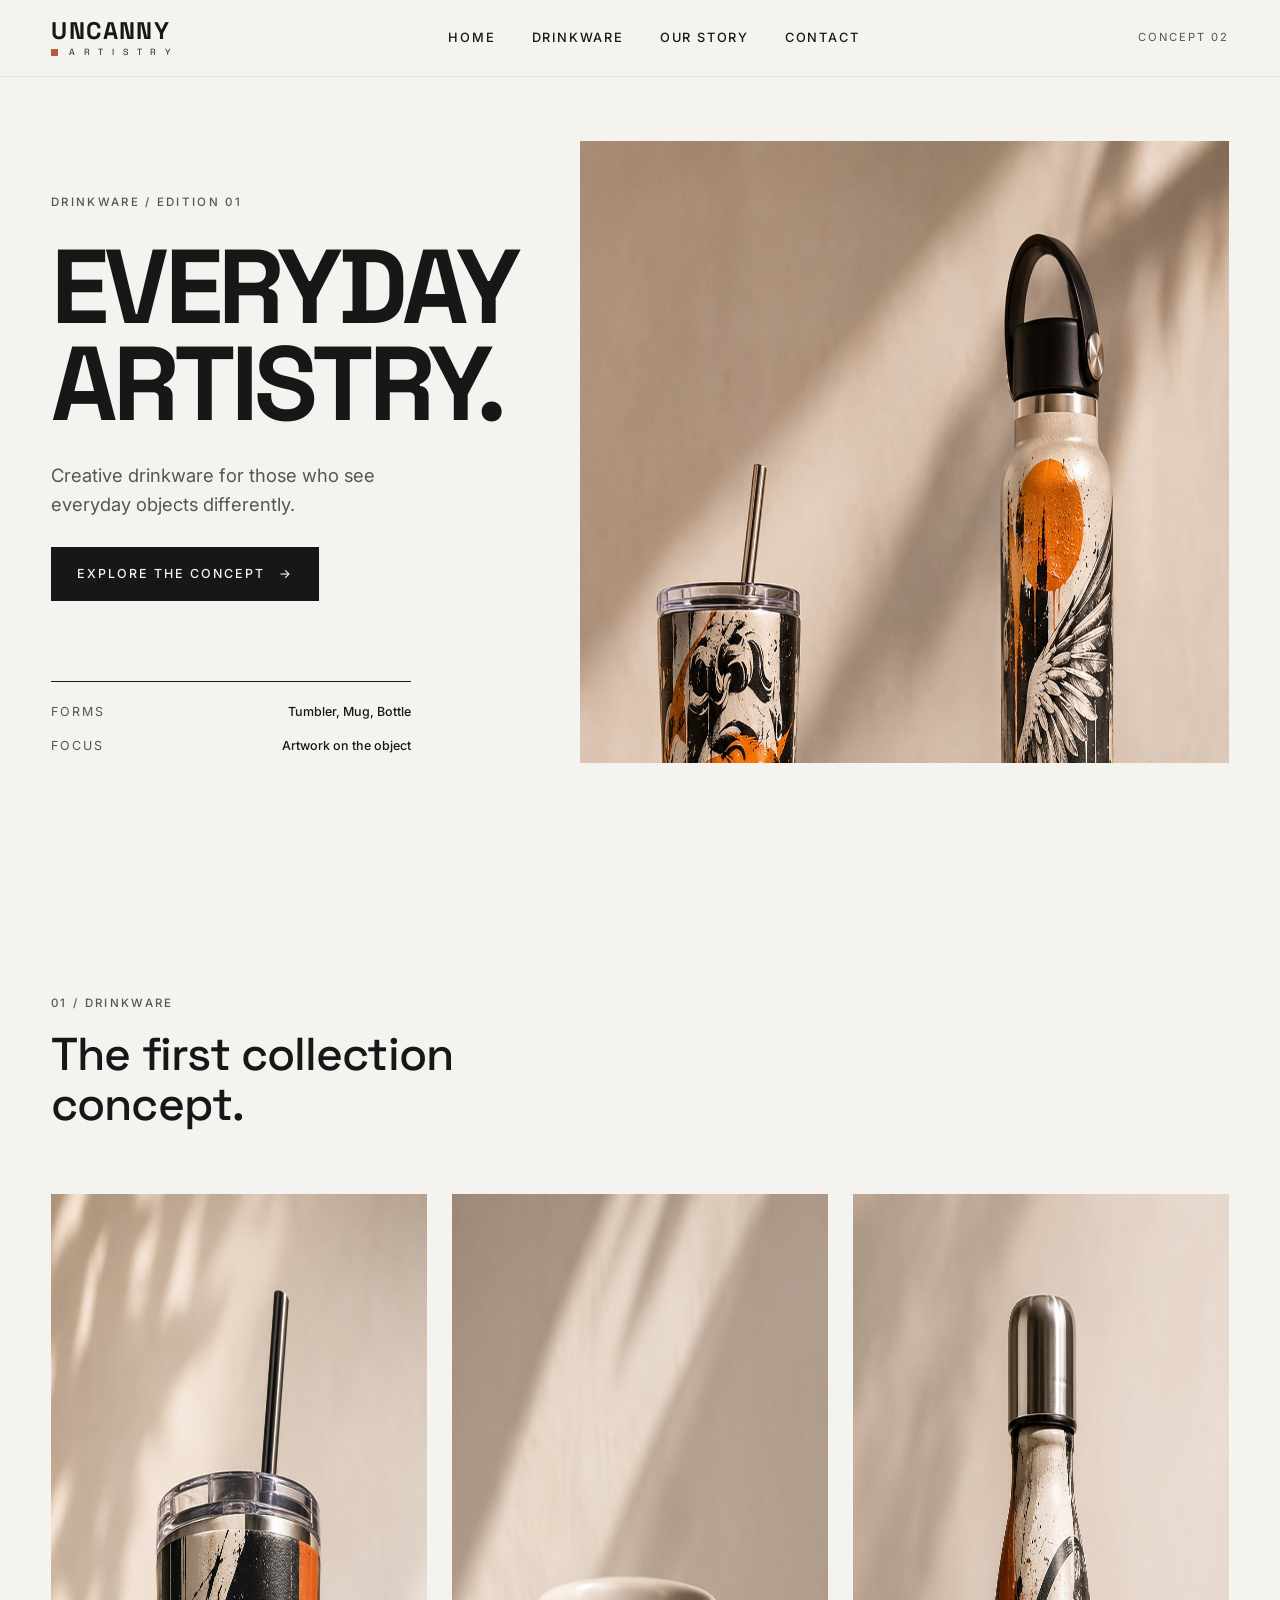
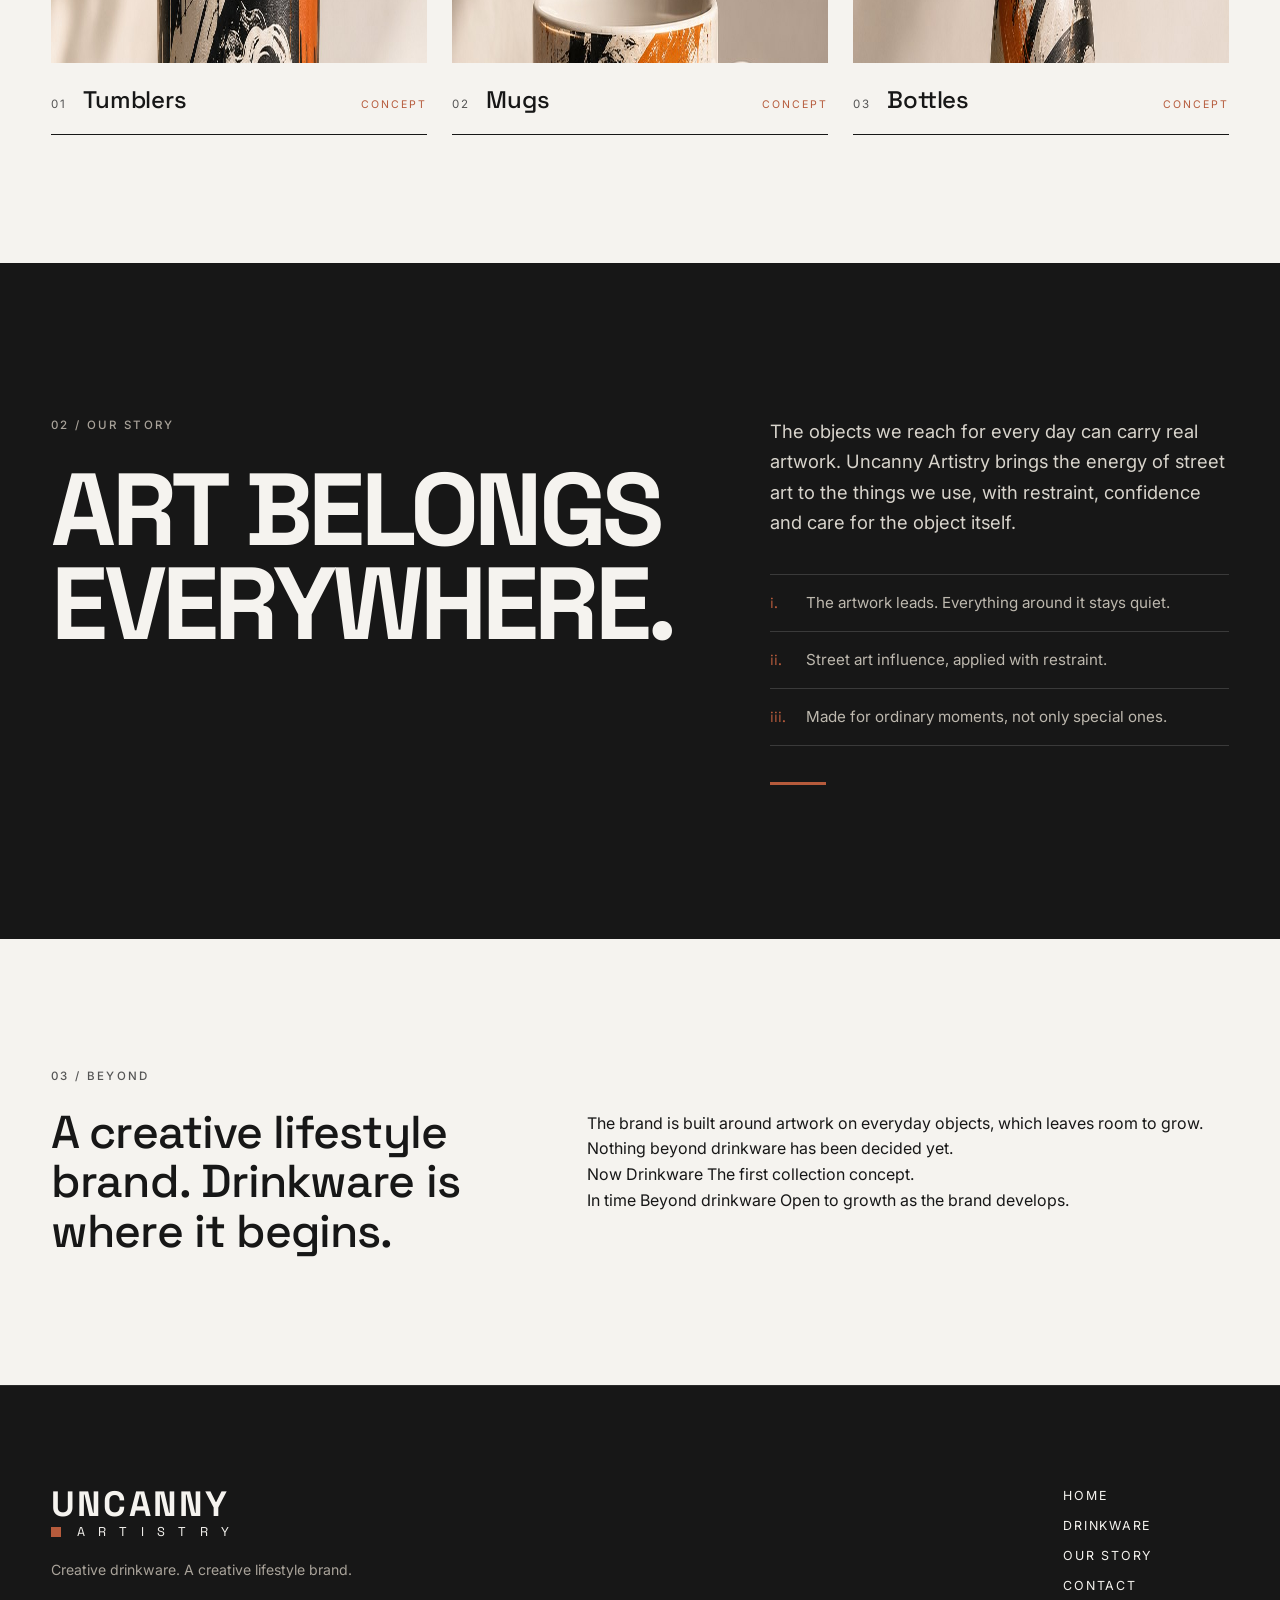
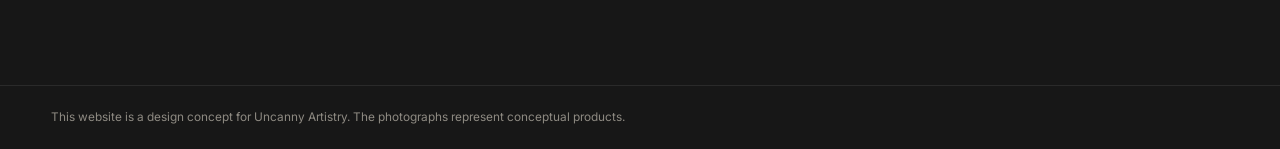
==== commit dedce057: "Enhance brand description and future stages in index.html Added a new section detailing the brand's " ====
--- a/index.html
+++ b/index.html
@@ -129,10 +129,20 @@
       <p class="eyebrow">03 / Beyond</p>
       <h2 class="h2 reveal">A creative lifestyle brand. Drinkware is where it begins.</h2>
     </div>
-    <div class="future__frames reveal" aria-hidden="true">
-      <div><span>Drinkware</span><em>Now</em></div>
-      <div><span>Next</span><em>To be defined</em></div>
-      <div><span>Next</span><em>To be defined</em></div>
+    <div class="future__body reveal">
+      <p class="future__lead">The brand is built around artwork on everyday objects, which leaves room to grow. Nothing beyond drinkware has been decided yet.</p>
+      <ul class="stages">
+        <li>
+          <span class="stages__tag">Now</span>
+          <span class="stages__name">Drinkware</span>
+          <span class="stages__note">The first collection concept.</span>
+        </li>
+        <li>
+          <span class="stages__tag">In time</span>
+          <span class="stages__name">Beyond drinkware</span>
+          <span class="stages__note">Open to growth as the brand develops.</span>
+        </li>
+      </ul>
     </div>
   </section>
 </main>
@@ -152,7 +162,6 @@
       <a href="#story">Our Story</a>
       <a href="#contact">Contact</a>
     </nav>
-    <p class="footer__contact">Contact details to be confirmed.</p>
   </div>
   <div class="wrap footer__legal">
     <p>This website is a design concept for Uncanny Artistry. The photographs represent conceptual products.</p>
